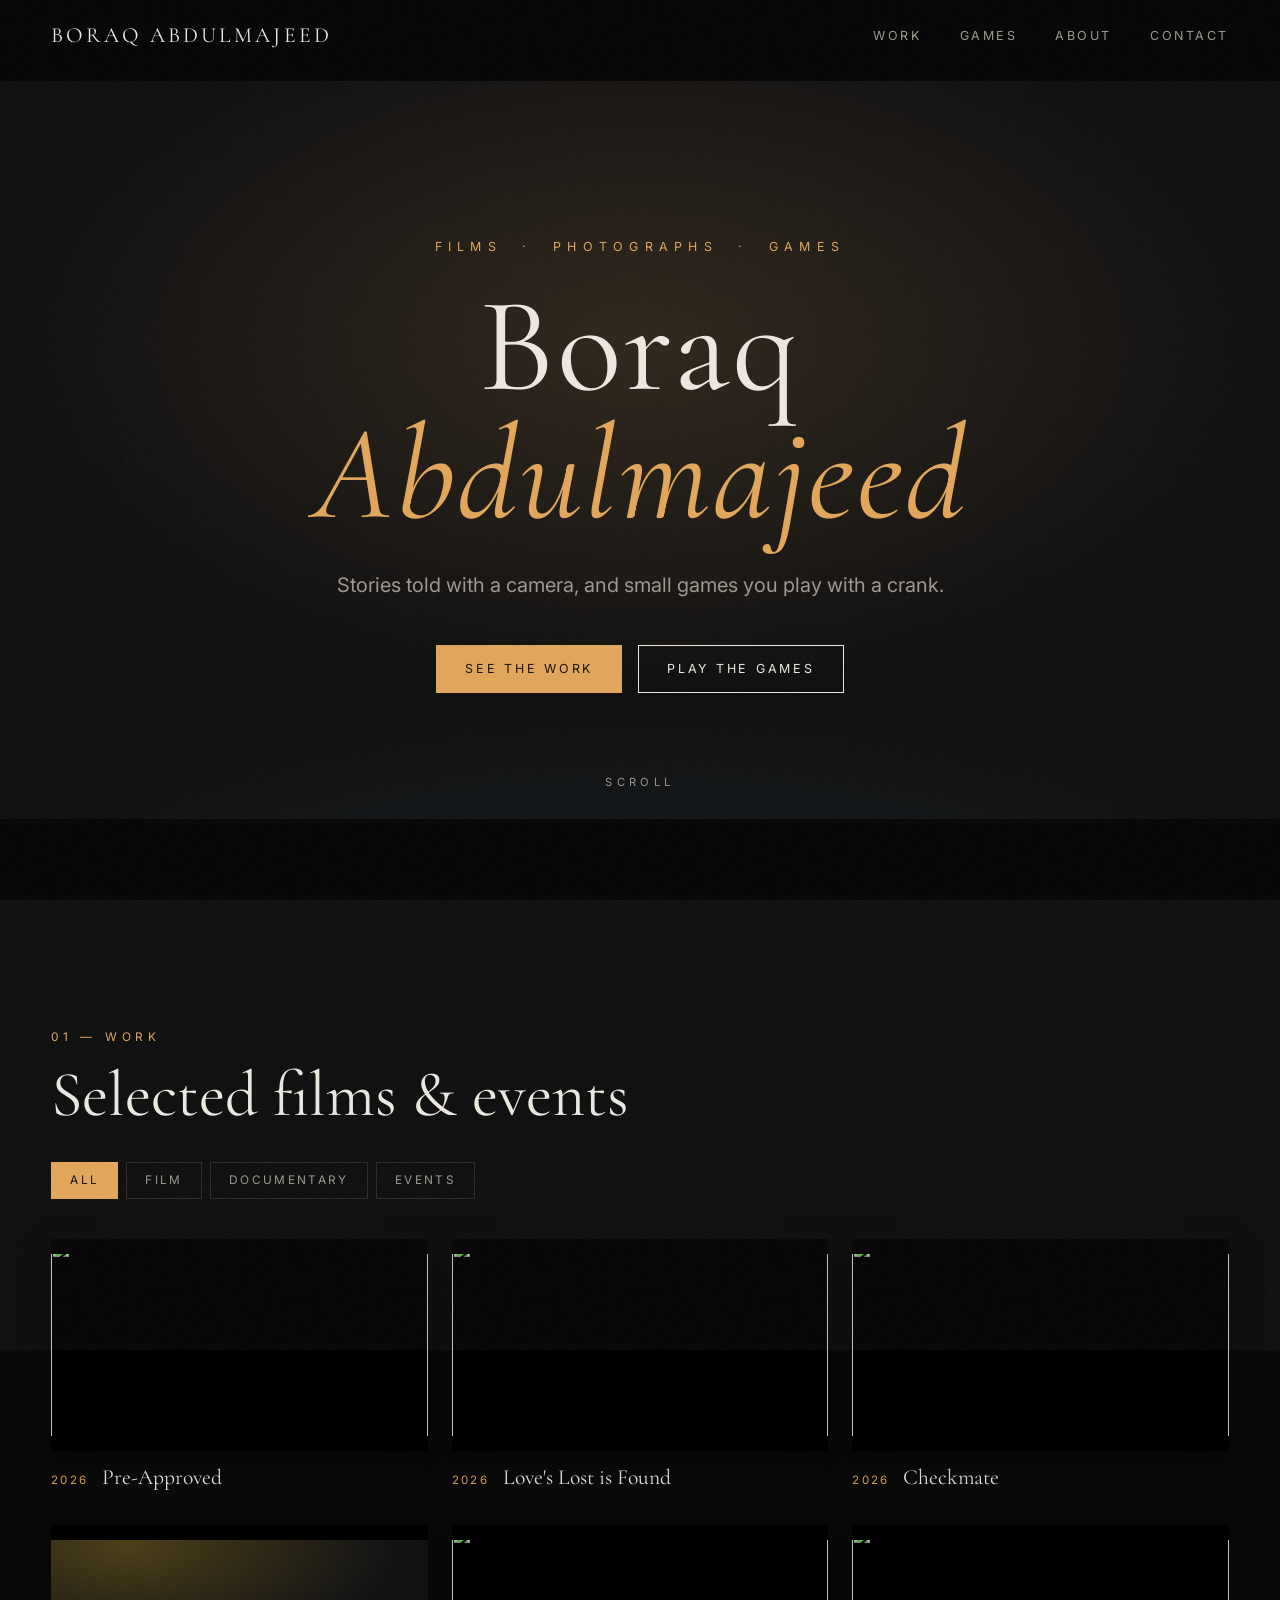
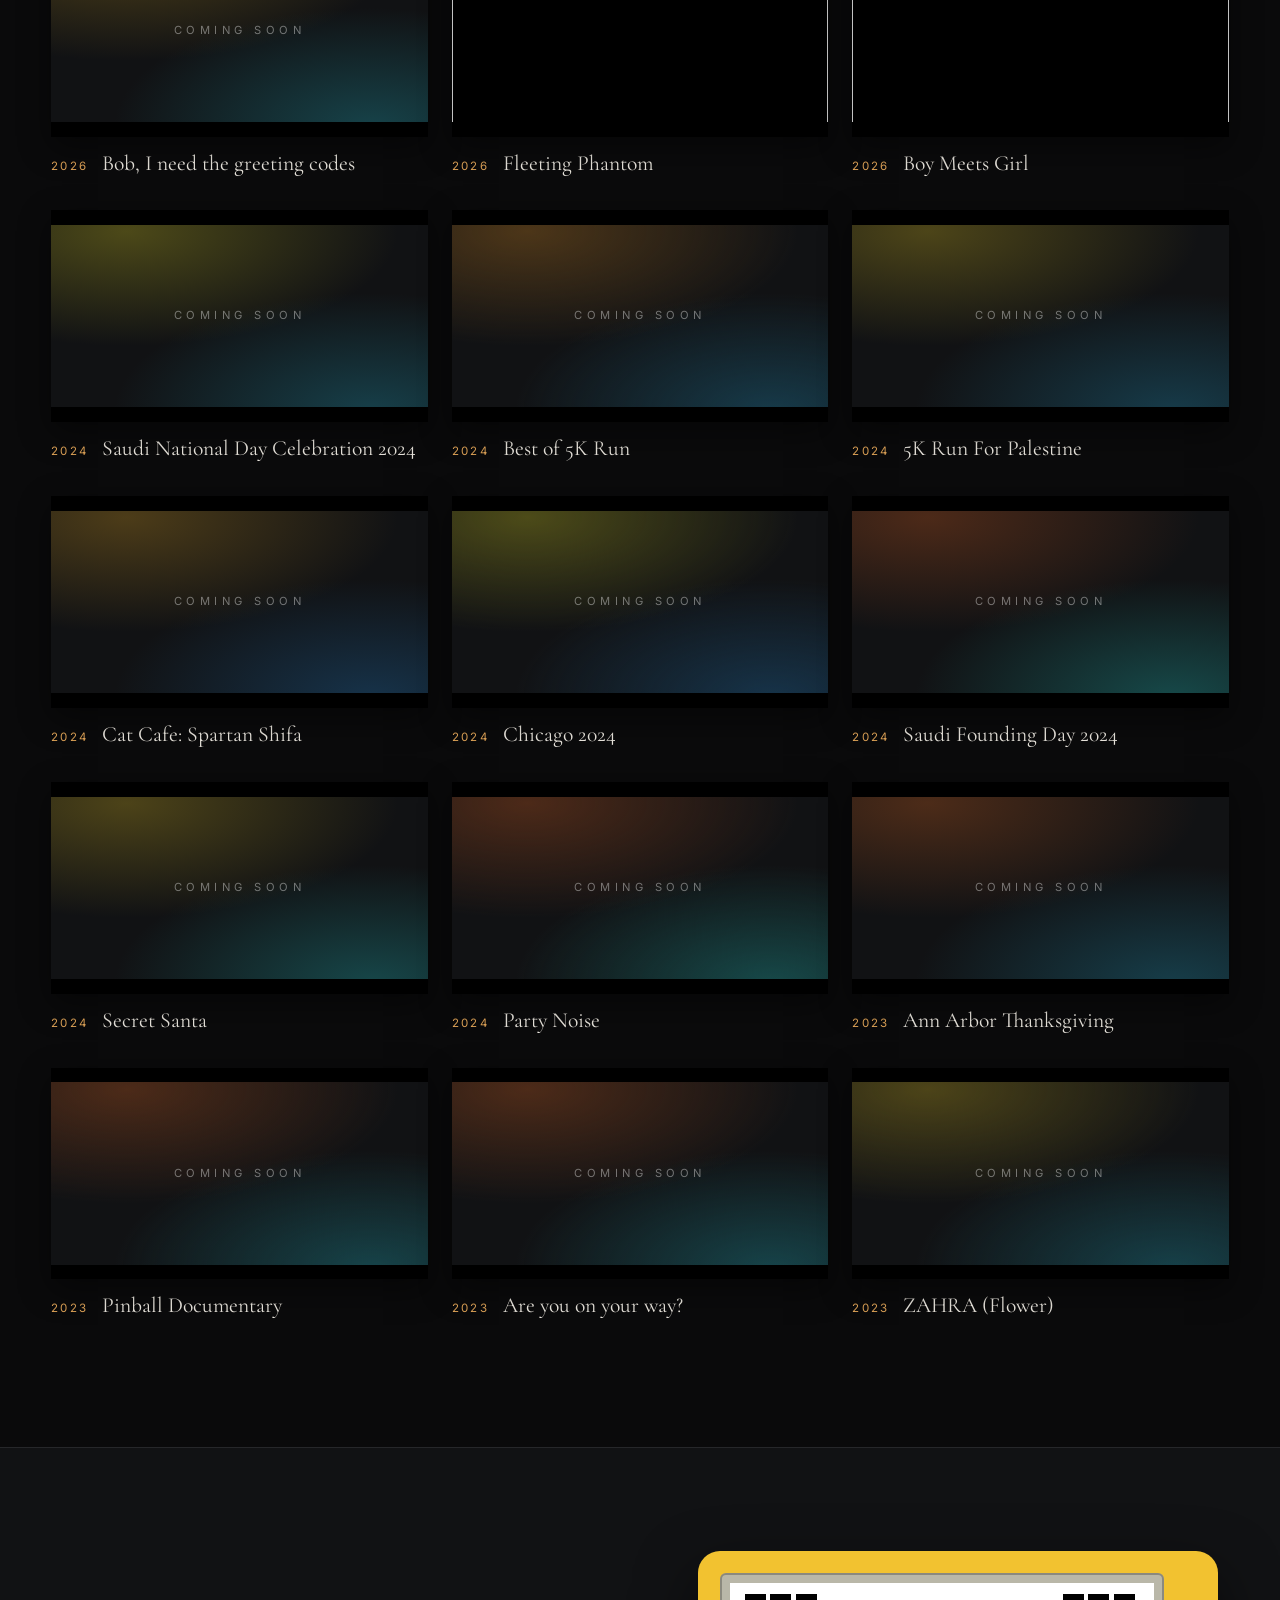
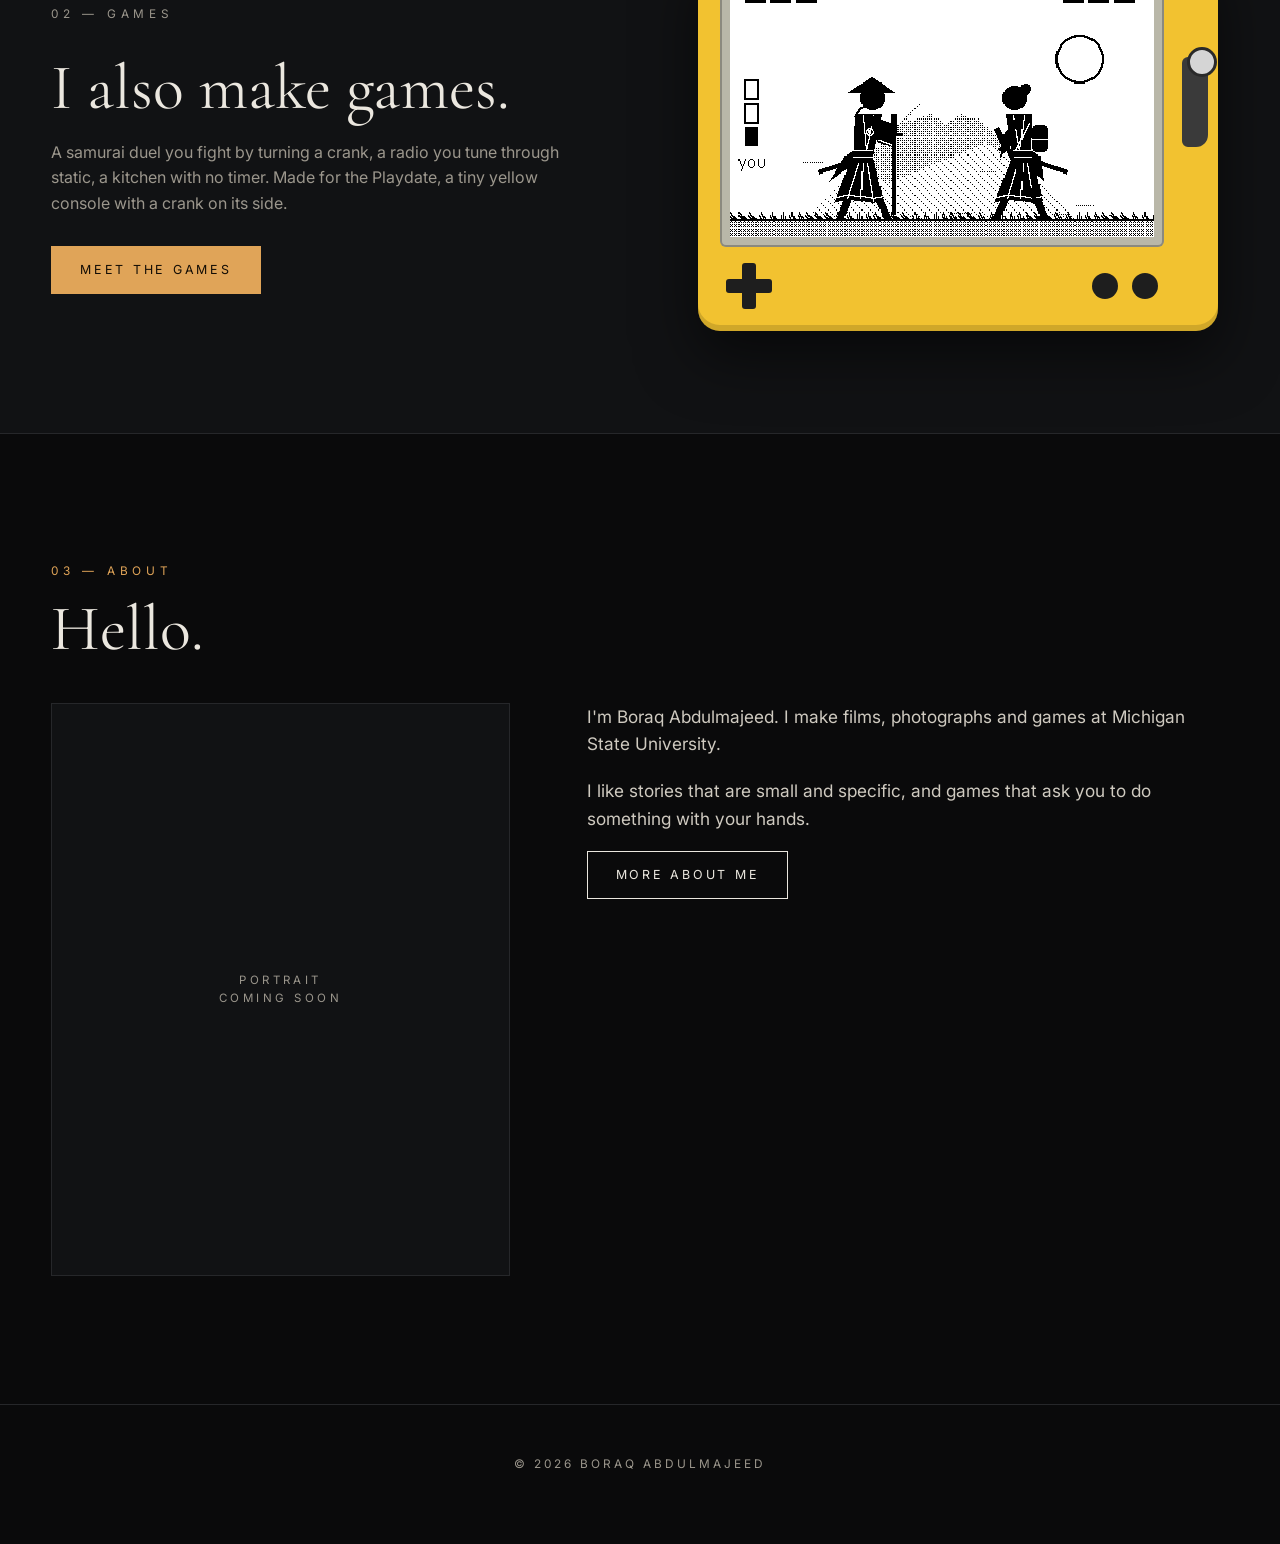
==== index.html @ c7d7b5f2 "first version" ====
<!doctype html>
<html lang="en">
<head>
<meta charset="utf-8">
<meta name="viewport" content="width=device-width, initial-scale=1">
<link rel="preconnect" href="https://fonts.googleapis.com">
<link rel="preconnect" href="https://fonts.gstatic.com" crossorigin>
<link href="https://fonts.googleapis.com/css2?family=Cormorant+Garamond:ital,wght@0,400;0,500;1,400&family=Inter:wght@300;400;500&family=Silkscreen&display=swap" rel="stylesheet">
<link rel="icon" href="favicon.svg" type="image/svg+xml">
<link rel="stylesheet" href="style.css">
<title>Boraq Abdulmajeed: films, photographs and games</title>
<meta property="og:type" content="website">
<meta property="og:title" content="Boraq Abdulmajeed: films, photographs and games">
<meta property="og:description" content="Films, photographs and games by Boraq Abdulmajeed.">
<meta property="og:image" content="https://bojacks1.github.io/og.png">
<meta name="twitter:card" content="summary_large_image">
<meta name="description" content="Films, photographs and games by Boraq Abdulmajeed.">
</head>
<body>
<header class="nav">
  <a class="brand" href="index.html">Boraq Abdulmajeed</a>
  <nav><ul>
    <li><a href="index.html#work" data-n="work">Work</a></li>
    <li><a href="games.html" data-n="games">Games</a></li>
    <li><a href="about.html" data-n="about">About</a></li>
    <li><a href="about.html#contact">Contact</a></li>
  </ul></nav>
</header>

<section class="hero">
  <p class="hero-kicker">Films &nbsp;·&nbsp; Photographs &nbsp;·&nbsp; Games</p>
  <h1>Boraq<br><em>Abdulmajeed</em></h1>
  <p class="hero-sub">Stories told with a camera, and small games you play with a crank.</p>
  <div class="hero-cta">
    <a class="btn solid" href="#work">See the work</a>
    <a class="btn" href="games.html">Play the games</a>
  </div>
  <span class="scroll-hint">Scroll</span>
</section>

<section class="block" id="work">
  <p class="eyebrow">01 &mdash; Work</p>
  <h2 class="title">Selected films &amp; events</h2>
  <div class="filters" role="group" aria-label="Filter the work">
    <button class="filter on" data-filter="All">All</button>
    <button class="filter" data-filter="Film">Film</button>
    <button class="filter" data-filter="Documentary">Documentary</button>
    <button class="filter" data-filter="Events">Events</button>
  </div>
  <div class="grid" id="work-grid"></div>
</section>

<section class="games-band">
  <div class="inner">
    <div>
      <p class="eyebrow">02 &mdash; Games</p>
      <h2 class="title">I also make games.</h2>
      <p>A samurai duel you fight by turning a crank, a radio you tune through static, a kitchen with no timer. Made for the Playdate, a tiny yellow console with a crank on its side.</p>
      <a class="btn solid" href="games.html">Meet the games</a>
    </div>
    <div class="console games-page" style="max-width:520px;justify-self:center;width:100%">
      <div class="screen"><img class="shot" src="crankblade-dash.gif" alt="A looping clip of CRANKBLADE: a perfect parry, then a dash straight through the opponent"></div>
      <div class="pad"><span class="dpad"></span><span class="ab"><i></i><i></i></span></div>
      <span class="crank"></span>
    </div>
  </div>
</section>

<section class="block" id="about-short">
  <p class="eyebrow">03 &mdash; About</p>
  <h2 class="title">Hello.</h2>
  <div class="about-grid">
    <div class="portrait-slot">Portrait<br>coming soon</div>
    <div class="prose">
      <p>I'm Boraq Abdulmajeed. I make films, photographs and games at Michigan State University.</p>
      <p>I like stories that are small and specific, and games that ask you to do something with your hands.</p>
      <a class="btn" href="about.html">More about me</a>
    </div>
  </div>
</section>

<footer>© 2026 Boraq Abdulmajeed</footer>
<script src="projects.js"></script>
<script src="site.js"></script>
</body>
</html>
---- style.css ----
/*
 * style.css: the whole look of the site.
 *
 * The idea is a cinema at night: near-black pages, warm off-white type, one amber accent, a faint
 * film grain over everything, and pictures framed with thin letterbox bars. The Games page borrows
 * the Playdate's yellow and a pixel font, and only that page does.
 *
 * Colours and sizes are variables at the top, so changing the mood is a few edits.
 */

:root {
  --bg: #0a0a0b;            /* the page */
  --bg-2: #111214;          /* panels and cards */
  --ink: #ebe7df;           /* main text: warm white */
  --ink-dim: #9b968c;       /* secondary text */
  --line: #26272a;          /* thin rules */
  --accent: #e0a458;        /* amber, like a projector's light */
  --serif: "Cormorant Garamond", "Iowan Old Style", Georgia, serif;
  --sans: "Inter", system-ui, -apple-system, "Helvetica Neue", Arial, sans-serif;
  --pixel: "Silkscreen", "Courier New", monospace;
  --max: 1280px;            /* widest the content gets */
  --pad: clamp(18px, 4vw, 56px);
}

* { box-sizing: border-box; margin: 0; padding: 0; }
html { scroll-behavior: smooth; background: var(--bg); }
body {
  background: var(--bg);
  color: var(--ink);
  font-family: var(--sans);
  font-size: 16px;
  line-height: 1.6;
  -webkit-font-smoothing: antialiased;
}
a { color: inherit; text-decoration: none; }
img { display: block; max-width: 100%; }
[hidden] { display: none !important; }

/* ---- film grain: a fixed noise layer over everything, drifting a little each step ---- */
body::after {
  content: "";
  position: fixed; inset: -50%;
  z-index: 100; pointer-events: none;
  opacity: .07;
  background-image: url("data:image/svg+xml;utf8,<svg xmlns='http://www.w3.org/2000/svg' width='240' height='240'><filter id='n'><feTurbulence type='fractalNoise' baseFrequency='.9' numOctaves='2' stitchTiles='stitch'/><feColorMatrix values='0 0 0 0 1  0 0 0 0 1  0 0 0 0 1  0 0 0 .9 0'/></filter><rect width='100%' height='100%' filter='url(%23n)'/></svg>");
  animation: grain 0.9s steps(6) infinite;
}
@keyframes grain {
  0% { transform: translate(0, 0); }       20% { transform: translate(-3%, 2%); }
  40% { transform: translate(2%, -3%); }   60% { transform: translate(-2%, -1%); }
  80% { transform: translate(3%, 3%); }    100% { transform: translate(0, 0); }
}
@media (prefers-reduced-motion: reduce) { body::after { animation: none; } html { scroll-behavior: auto; } }

/* ---- navigation ---- */
.nav {
  position: fixed; top: 0; left: 0; right: 0; z-index: 50;
  display: flex; justify-content: space-between; align-items: center;
  padding: 18px var(--pad);
  transition: background .3s, border-color .3s, backdrop-filter .3s;
  border-bottom: 1px solid transparent;
}
.nav.solid { background: rgba(10,10,11,.82); backdrop-filter: blur(10px); border-color: var(--line); }
.brand { font-family: var(--serif); font-size: 1.35rem; letter-spacing: .14em; text-transform: uppercase; }
.nav ul { display: flex; gap: clamp(16px, 3vw, 40px); list-style: none; }
.nav ul a { font-size: .78rem; letter-spacing: .2em; text-transform: uppercase; color: var(--ink-dim); transition: color .2s; }
.nav ul a:hover, .nav ul a.here { color: var(--ink); }

/* ---- hero ---- */
.hero {
  position: relative; min-height: 100vh;
  display: grid; align-content: center; justify-items: center; text-align: center;
  padding: 120px var(--pad) 90px;
  overflow: hidden;
  background:
    radial-gradient(70% 55% at 50% 38%, rgba(224,164,88,.16), transparent 70%),
    radial-gradient(90% 60% at 50% 120%, rgba(60,110,130,.22), transparent 70%),
    var(--bg);
}
/* letterbox bars: the screen looks like a widescreen film frame */
.hero::before, .hero::after {
  content: ""; position: absolute; left: 0; right: 0; height: 9vh; background: #000; z-index: 2;
}
.hero::before { top: 0; }
.hero::after { bottom: 0; }
.hero-kicker { font-size: .78rem; letter-spacing: .5em; text-transform: uppercase; color: var(--accent); margin-bottom: 26px; }
.hero h1 {
  font-family: var(--serif); font-weight: 400;
  font-size: clamp(3rem, 10.5vw, 9.5rem); line-height: .95; letter-spacing: .02em;
}
.hero h1 em { font-style: italic; color: var(--accent); }
.hero-sub { margin-top: 30px; font-size: clamp(1rem, 1.6vw, 1.25rem); color: var(--ink-dim); max-width: 38em; }
.hero-cta { margin-top: 44px; display: flex; gap: 16px; flex-wrap: wrap; justify-content: center; z-index: 3; }
.btn {
  display: inline-block; padding: 13px 28px;
  border: 1px solid var(--ink); font-size: .78rem; letter-spacing: .22em; text-transform: uppercase;
  transition: background .2s, color .2s, border-color .2s;
}
.btn:hover { background: var(--ink); color: var(--bg); }
.btn.solid { background: var(--accent); border-color: var(--accent); color: #130d05; }
.btn.solid:hover { background: transparent; color: var(--accent); }
.scroll-hint { position: absolute; bottom: 12vh; left: 50%; transform: translateX(-50%); z-index: 3; font-size: .7rem; letter-spacing: .4em; color: var(--ink-dim); text-transform: uppercase; }

/* ---- sections ---- */
section.block { padding: clamp(70px, 10vw, 140px) var(--pad); max-width: var(--max); margin: 0 auto; }
.eyebrow { font-size: .74rem; letter-spacing: .4em; text-transform: uppercase; color: var(--accent); margin-bottom: 14px; }
h2.title { font-family: var(--serif); font-weight: 400; font-size: clamp(2.2rem, 5vw, 4rem); line-height: 1.05; }

/* ---- the work grid ---- */
.filters { display: flex; gap: 8px; flex-wrap: wrap; margin: 34px 0 40px; }
.filter {
  background: none; color: var(--ink-dim); border: 1px solid var(--line); cursor: pointer;
  padding: 8px 18px; font: inherit; font-size: .74rem; letter-spacing: .2em; text-transform: uppercase;
  transition: color .2s, border-color .2s, background .2s;
}
.filter:hover { color: var(--ink); border-color: var(--ink-dim); }
.filter.on { color: #130d05; background: var(--accent); border-color: var(--accent); }
.grid { display: grid; grid-template-columns: repeat(auto-fill, minmax(min(100%, 340px), 1fr)); gap: 34px 24px; }
.card { display: block; }
.card-frame {
  position: relative; aspect-ratio: 16 / 9; overflow: hidden; background: #000;
  box-shadow: 0 10px 30px rgba(0,0,0,.45);
}
.card-frame img { width: 100%; height: 100%; object-fit: cover; transition: transform .6s ease, filter .6s ease; filter: saturate(.9) contrast(1.05); }
.card:hover .card-frame img { transform: scale(1.06); filter: saturate(1.1) contrast(1.08); }
/* thin letterbox bars on every card, like a film frame */
.card-frame::before, .card-frame::after { content: ""; position: absolute; left: 0; right: 0; height: 7%; background: #000; z-index: 2; }
.card-frame::before { top: 0; } .card-frame::after { bottom: 0; }
.card-soon { position: absolute; inset: 0; display: grid; place-items: center; z-index: 1; font-size: .7rem; letter-spacing: .4em; text-transform: uppercase; color: rgba(255,255,255,.4); }
.card-play {
  position: absolute; z-index: 3; left: 50%; top: 50%; width: 58px; height: 58px; margin: -29px 0 0 -29px;
  border: 1px solid rgba(255,255,255,.8); border-radius: 50%; opacity: 0; transform: scale(.85);
  transition: opacity .3s, transform .3s; background: rgba(0,0,0,.35);
}
.card-play::after { content: ""; position: absolute; left: 22px; top: 17px; border-left: 16px solid #fff; border-top: 12px solid transparent; border-bottom: 12px solid transparent; }
.card:hover .card-play { opacity: 1; transform: scale(1); }
.card-meta { display: flex; gap: 14px; align-items: baseline; margin-top: 14px; }
.card-year { font-size: .72rem; letter-spacing: .2em; color: var(--accent); }
.card-title { font-family: var(--serif); font-size: 1.35rem; line-height: 1.2; }

/* ---- the games band on the home page ---- */
.games-band { background: var(--bg-2); border-block: 1px solid var(--line); }
.games-band .inner { max-width: var(--max); margin: 0 auto; padding: clamp(60px, 8vw, 110px) var(--pad); display: grid; gap: 40px; grid-template-columns: 1.1fr 1fr; align-items: center; }
.games-band p { color: var(--ink-dim); max-width: 34em; margin: 18px 0 30px; }
@media (max-width: 800px) { .games-band .inner { grid-template-columns: 1fr; } }

/* ---- about / contact ---- */
.about-grid { display: grid; grid-template-columns: 1fr 1.4fr; gap: clamp(30px, 6vw, 90px); align-items: start; margin-top: 40px; }
.portrait-slot { aspect-ratio: 4 / 5; background: var(--bg-2); border: 1px solid var(--line); display: grid; place-items: center; color: var(--ink-dim); font-size: .72rem; letter-spacing: .3em; text-transform: uppercase; text-align: center; padding: 20px; }
.prose p { margin-bottom: 1.1em; color: #cfcac0; font-size: 1.08rem; }
.contact-list { list-style: none; margin-top: 28px; display: grid; gap: 10px; }
.contact-list a { border-bottom: 1px solid var(--line); transition: border-color .2s, color .2s; padding-bottom: 2px; }
.contact-list a:hover { border-color: var(--accent); color: var(--accent); }
@media (max-width: 800px) { .about-grid { grid-template-columns: 1fr; } .portrait-slot { max-width: 320px; } }

/* ---- a project page ---- */
.project { max-width: 1100px; margin: 0 auto; padding: 120px var(--pad) 80px; }
.back { font-size: .74rem; letter-spacing: .25em; text-transform: uppercase; color: var(--ink-dim); }
.back:hover { color: var(--ink); }
.player { position: relative; aspect-ratio: 16 / 9; margin: 28px 0 34px; background: #000; overflow: hidden; box-shadow: 0 20px 60px rgba(0,0,0,.6); }
.player iframe, .player img { position: absolute; inset: 0; width: 100%; height: 100%; border: 0; object-fit: cover; }
.player .play-big { position: absolute; z-index: 2; left: 50%; top: 50%; width: 92px; height: 92px; margin: -46px 0 0 -46px; border: 1px solid #fff; border-radius: 50%; background: rgba(0,0,0,.4); cursor: pointer; transition: transform .25s; }
.player .play-big:hover { transform: scale(1.08); }
.player .play-big::after { content: ""; position: absolute; left: 36px; top: 28px; border-left: 26px solid #fff; border-top: 18px solid transparent; border-bottom: 18px solid transparent; }
.player.empty { display: grid; place-items: center; }
.player.empty span { z-index: 1; font-size: .78rem; letter-spacing: .45em; text-transform: uppercase; color: rgba(255,255,255,.45); }
.project h1 { font-family: var(--serif); font-weight: 400; font-size: clamp(2.2rem, 5.5vw, 4.2rem); line-height: 1.05; }
.facts { display: flex; gap: 26px; flex-wrap: wrap; margin: 14px 0 24px; font-size: .74rem; letter-spacing: .25em; text-transform: uppercase; color: var(--accent); }
.project .blurb { font-size: 1.15rem; color: #cfcac0; max-width: 40em; }
.pager { display: flex; justify-content: space-between; gap: 20px; margin-top: 70px; padding-top: 26px; border-top: 1px solid var(--line); }
.pager a { font-family: var(--serif); font-size: 1.3rem; color: var(--ink-dim); transition: color .2s; }
.pager a:hover { color: var(--ink); }
.pager small { display: block; font-family: var(--sans); font-size: .68rem; letter-spacing: .3em; text-transform: uppercase; color: var(--accent); }

/* ---- footer ---- */
footer { text-align: center; padding: 50px var(--pad) 70px; color: var(--ink-dim); font-size: .74rem; letter-spacing: .25em; text-transform: uppercase; border-top: 1px solid var(--line); }

/* ---- the Games page: the Playdate's yellow and a pixel font, on this page only ---- */
.games-page .pixel { font-family: var(--pixel); text-transform: uppercase; letter-spacing: .08em; }
.game { display: grid; grid-template-columns: 1.1fr 1fr; gap: clamp(26px, 5vw, 70px); align-items: center; padding: clamp(40px, 6vw, 80px) 0; border-top: 1px solid var(--line); }
.game:nth-child(even) .console { order: 2; }
@media (max-width: 860px) { .game { grid-template-columns: 1fr; } .game:nth-child(even) .console { order: 0; } }
/* a stylised Playdate: a yellow body, a screen, a d-pad, two buttons and the crank on the side */
.console { position: relative; background: #f2c230; border-radius: 22px; padding: 22px 54px 22px 22px; box-shadow: inset 0 -6px 0 rgba(0,0,0,.14), 0 24px 60px rgba(0,0,0,.55); }
.console .screen { background: #b9b7a8; padding: 10px; border-radius: 6px; box-shadow: inset 0 0 0 2px rgba(0,0,0,.25); }
.console canvas, .console img.shot { display: block; width: 100%; aspect-ratio: 400 / 240; image-rendering: pixelated; background: #fff; }
.console .soon-shot { display: grid; place-items: center; aspect-ratio: 400 / 240; background: #d8d6c9; color: #55534a; font-family: var(--pixel); font-size: .9rem; text-transform: uppercase; text-align: center; padding: 14px; }
.console .crank { position: absolute; right: 10px; top: 28%; width: 26px; height: 90px; background: #3a3a3a; border-radius: 6px 12px 12px 6px; }
.console .crank::after { content: ""; position: absolute; right: -9px; top: -10px; width: 24px; height: 24px; background: #d5d5d5; border-radius: 50%; border: 3px solid #2a2a2a; }
.console .pad { display: flex; justify-content: space-between; align-items: center; margin-top: 16px; padding: 0 6px; }
.dpad { position: relative; width: 46px; height: 46px; }
.dpad::before, .dpad::after { content: ""; position: absolute; background: #1e1e1e; border-radius: 3px; }
.dpad::before { left: 16px; top: 0; width: 14px; height: 46px; } .dpad::after { top: 16px; left: 0; width: 46px; height: 14px; }
.ab { display: flex; gap: 14px; }
.ab i { width: 26px; height: 26px; background: #1e1e1e; border-radius: 50%; }
.game h3 { font-family: var(--serif); font-weight: 400; font-size: clamp(2rem, 4vw, 3rem); line-height: 1.05; }
.game .tag { display: inline-block; margin: 12px 0 18px; padding: 4px 10px; background: #f2c230; color: #1a1400; font-size: .72rem; }
.game p { color: #cfcac0; margin-bottom: 14px; max-width: 34em; }
.controls { list-style: none; display: grid; gap: 6px; margin: 18px 0 24px; font-size: .9rem; color: var(--ink-dim); }
.controls b { color: var(--ink); font-weight: 500; }
.status { font-size: .74rem; letter-spacing: .22em; text-transform: uppercase; color: var(--ink-dim); }
.status.live { color: var(--accent); }

/* ---- phones: the menu goes on its own row under the name, and the top spacing grows to clear it ---- */
@media (max-width: 700px) {
  .nav { flex-direction: column; align-items: flex-start; gap: 8px; padding: 12px var(--pad); }
  .brand { font-size: 1.1rem; letter-spacing: .12em; }
  .nav ul { gap: 18px; }
  .nav ul a { font-size: .7rem; letter-spacing: .16em; }
  .hero { padding-top: 150px; }
  .project { padding-top: 140px; }
}

/* very short windows (a phone on its side, a small laptop): the "Scroll" hint would sit on the buttons, so drop it */
@media (max-height: 700px) { .scroll-hint { display: none; } }
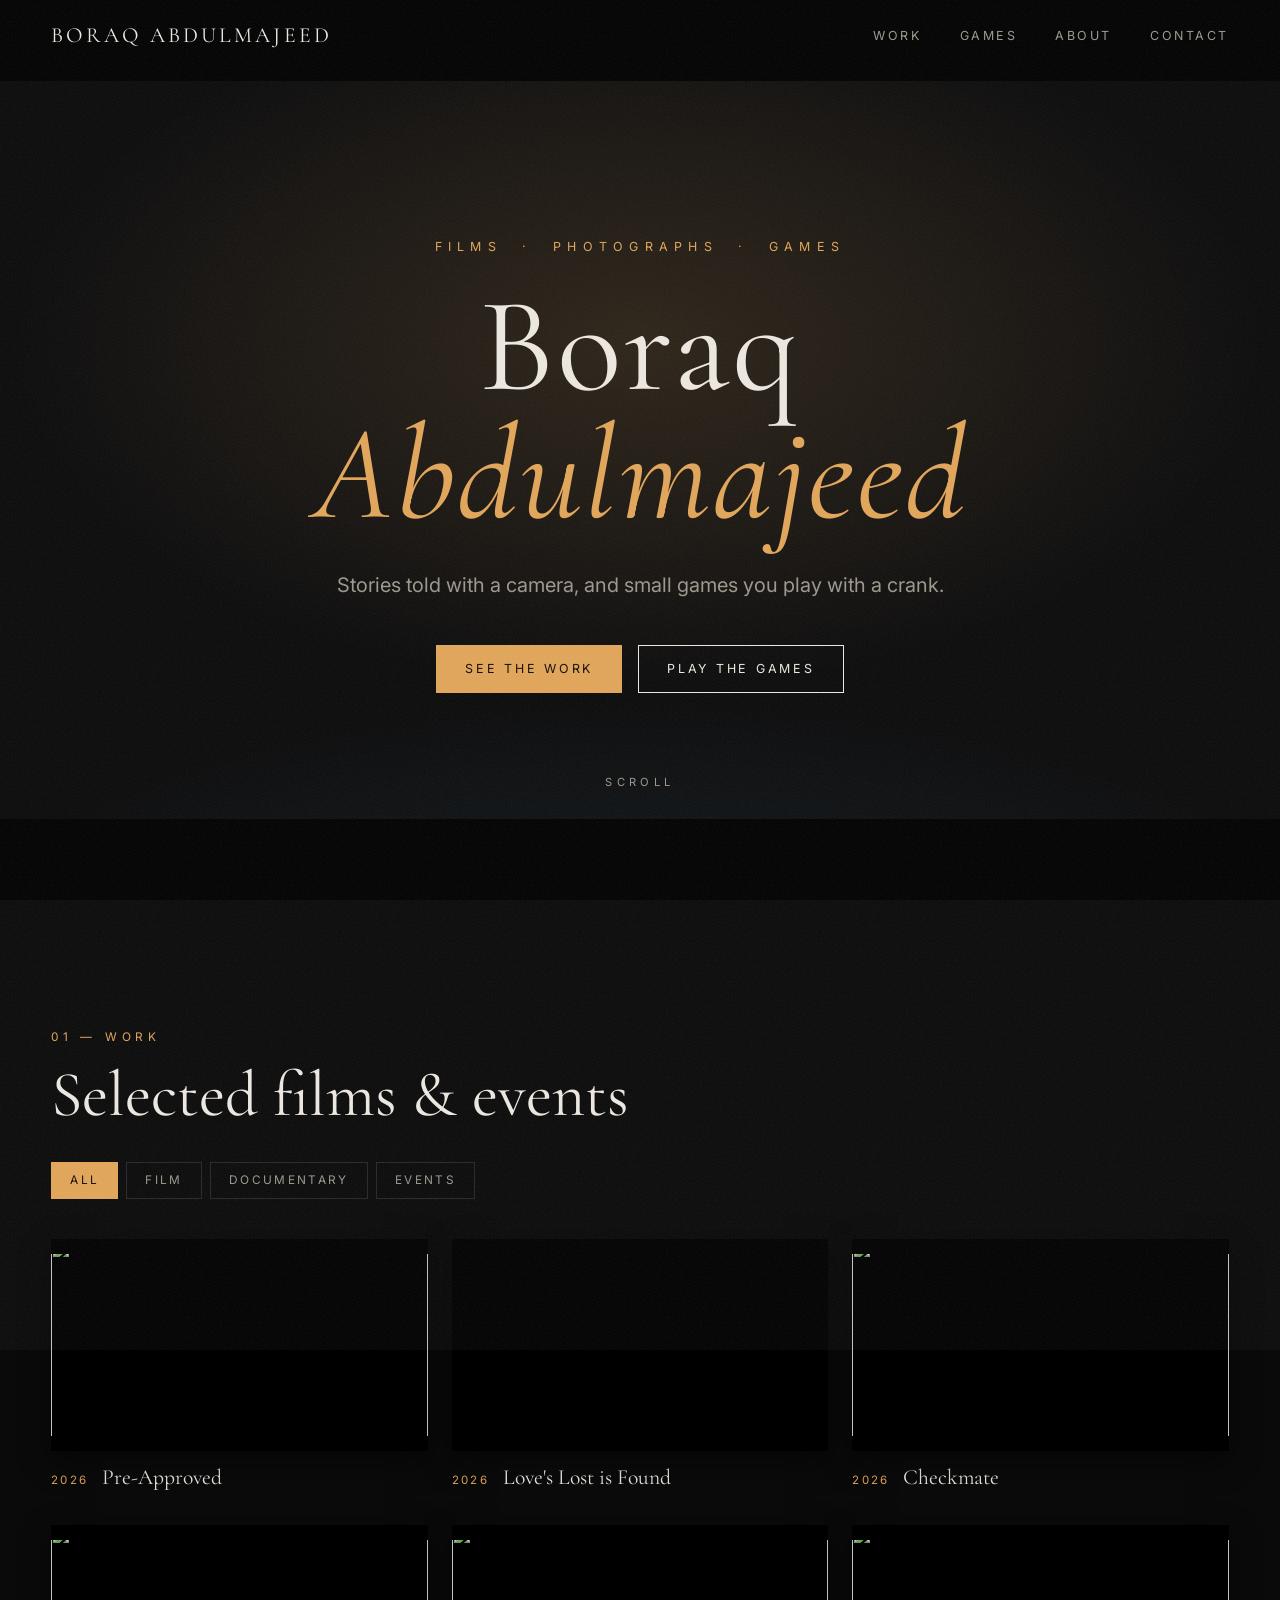
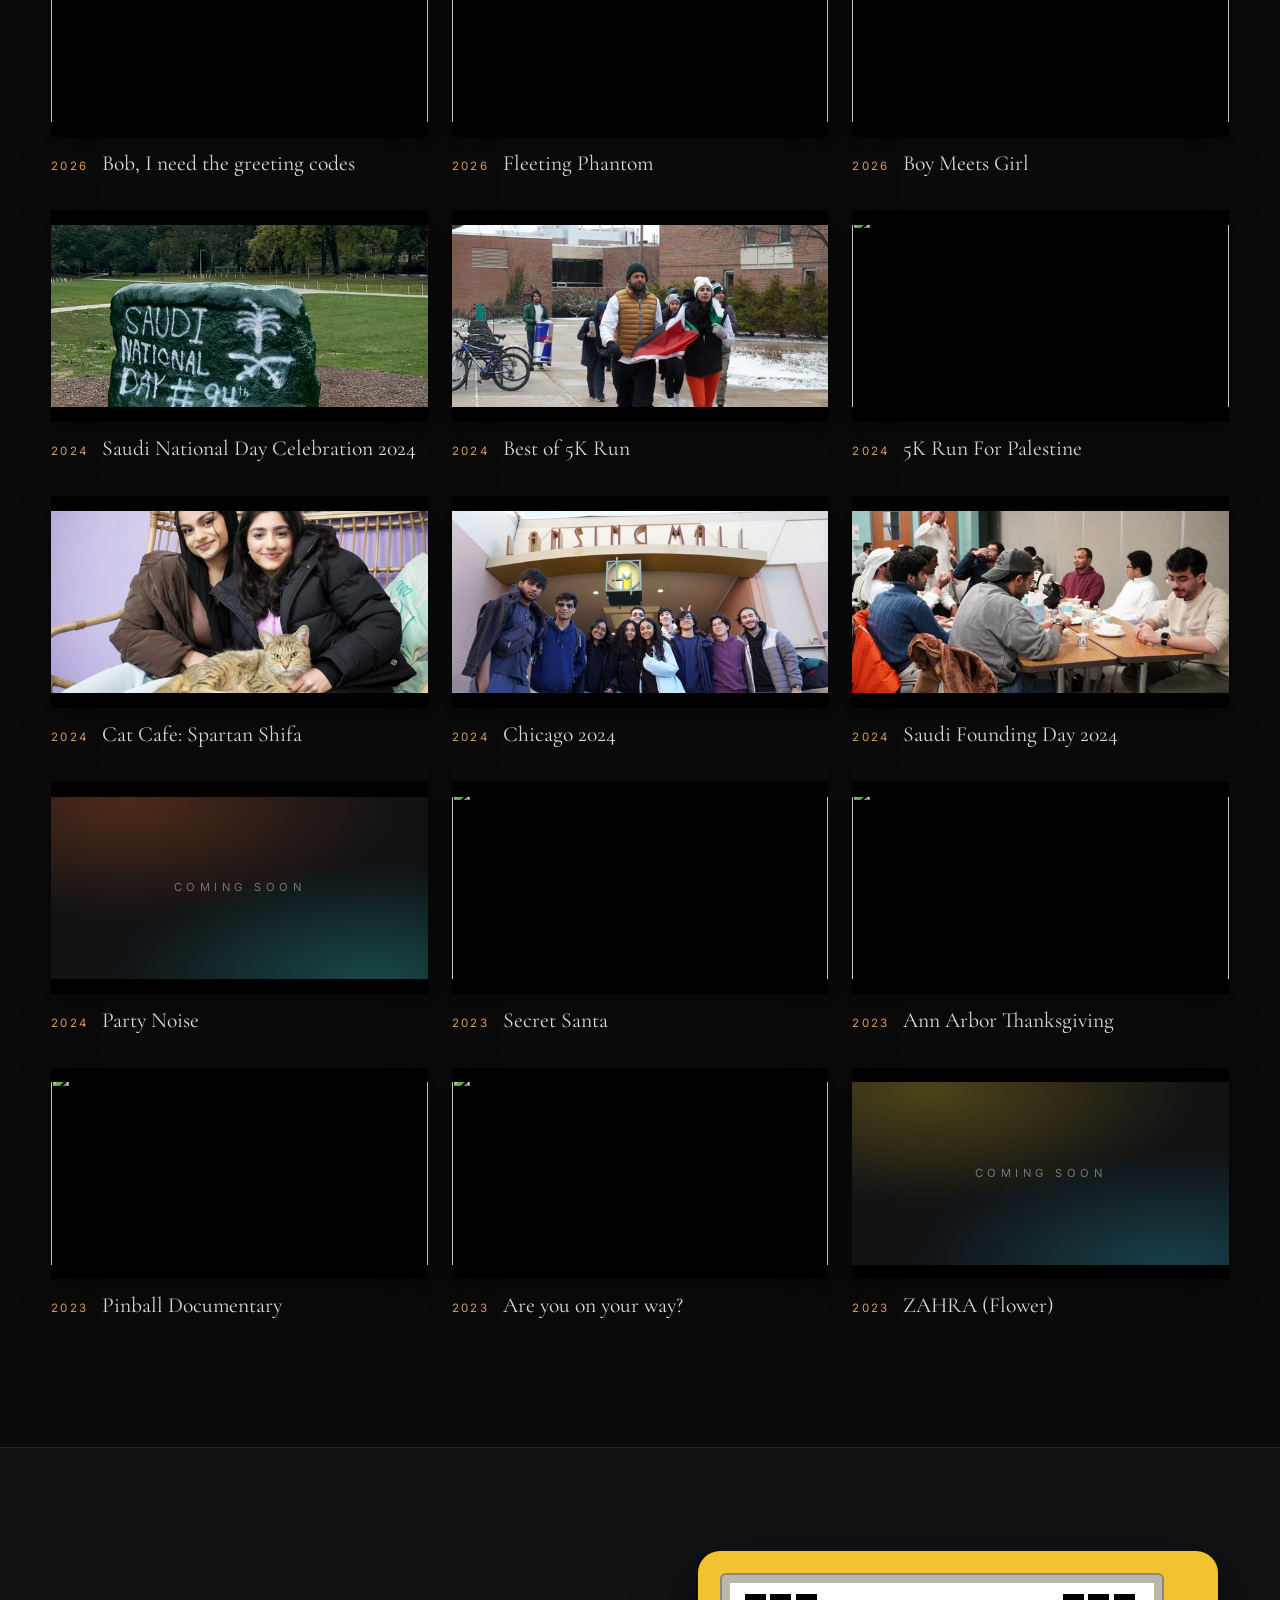
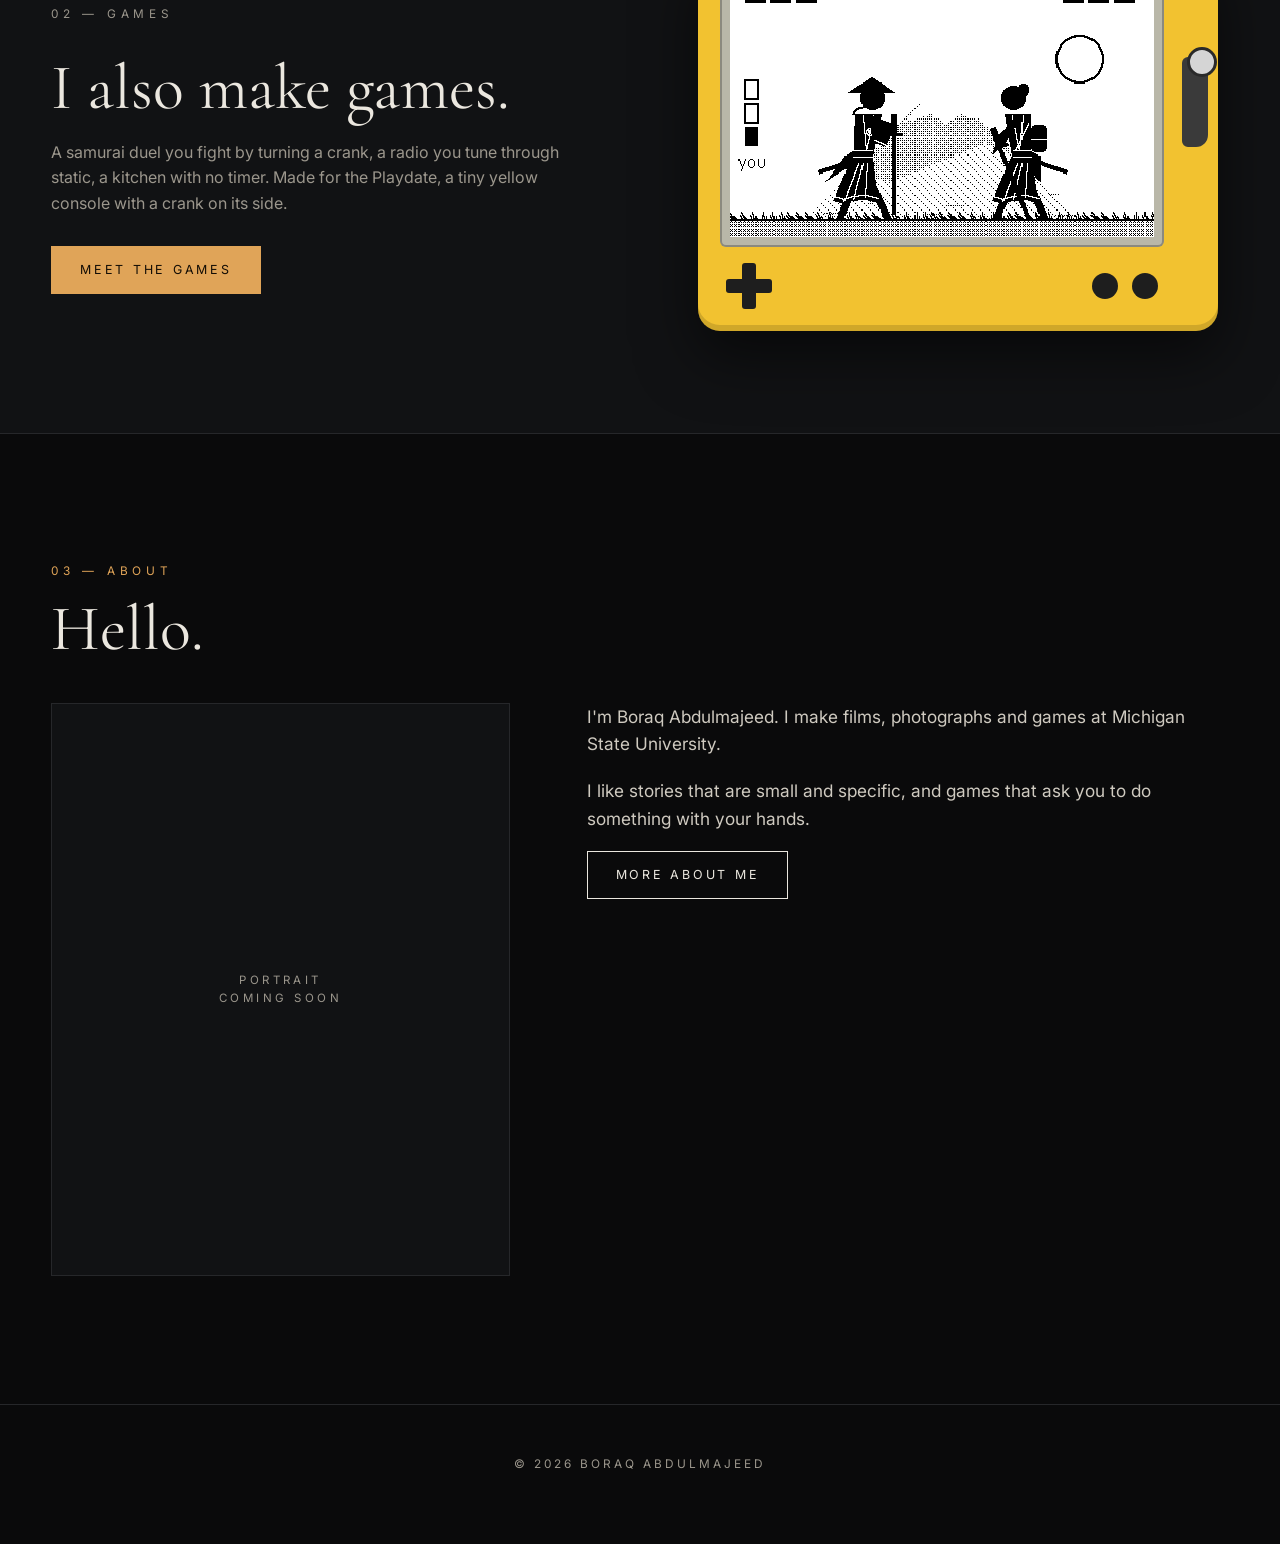
==== commit 61e77041: "Add files via upload" ====
--- a/index.html
+++ b/index.html
@@ -81,6 +81,7 @@
 
 <footer>© 2026 Boraq Abdulmajeed</footer>
 <script src="projects.js"></script>
+<script src="albums.js"></script>
 <script src="site.js"></script>
 </body>
 </html>
--- a/style.css
+++ b/style.css
@@ -213,3 +213,22 @@
 
 /* very short windows (a phone on its side, a small laptop): the "Scroll" hint would sit on the buttons, so drop it */
 @media (max-height: 700px) { .scroll-hint { display: none; } }
+
+/* ---- photo albums: a grid of thumbnails on a project page, and the full-screen lightbox ---- */
+.gallery { margin-top: 44px; }
+.gallery-count { font-size: .72rem; letter-spacing: .3em; text-transform: uppercase; color: var(--ink-dim); margin-bottom: 18px; }
+/* CSS columns make a "masonry" layout: tall and wide photos sit together without gaps */
+.gallery-grid { columns: 3 260px; column-gap: 12px; }
+.gshot { display: block; width: 100%; margin: 0 0 12px; padding: 0; border: 0; background: #000; cursor: zoom-in; break-inside: avoid; overflow: hidden; }
+.gshot img { width: 100%; height: auto; transition: transform .5s ease, opacity .3s; filter: saturate(.95); }
+.gshot:hover img { transform: scale(1.04); filter: saturate(1.1); }
+.gshot:focus-visible { outline: 2px solid var(--accent); outline-offset: 2px; }
+.lightbox { position: fixed; inset: 0; z-index: 200; background: rgba(5,5,6,.96); display: grid; place-items: center; }
+.lightbox img { max-width: min(94vw, 1700px); max-height: 88vh; object-fit: contain; box-shadow: 0 20px 80px rgba(0,0,0,.7); }
+.lightbox button { position: absolute; background: none; border: 0; color: var(--ink); cursor: pointer; font-size: 2.6rem; line-height: 1; padding: 14px 20px; opacity: .75; transition: opacity .2s; }
+.lightbox button:hover { opacity: 1; }
+.lb-close { top: 8px; right: 12px; font-size: 2.2rem; }
+.lb-prev { left: 4px; top: 50%; transform: translateY(-50%); }
+.lb-next { right: 4px; top: 50%; transform: translateY(-50%); }
+.lb-count { position: absolute; bottom: 14px; left: 0; right: 0; text-align: center; font-size: .72rem; letter-spacing: .3em; color: var(--ink-dim); }
+@media (max-width: 700px) { .gallery-grid { columns: 2 140px; column-gap: 8px; } .gshot { margin-bottom: 8px; } }
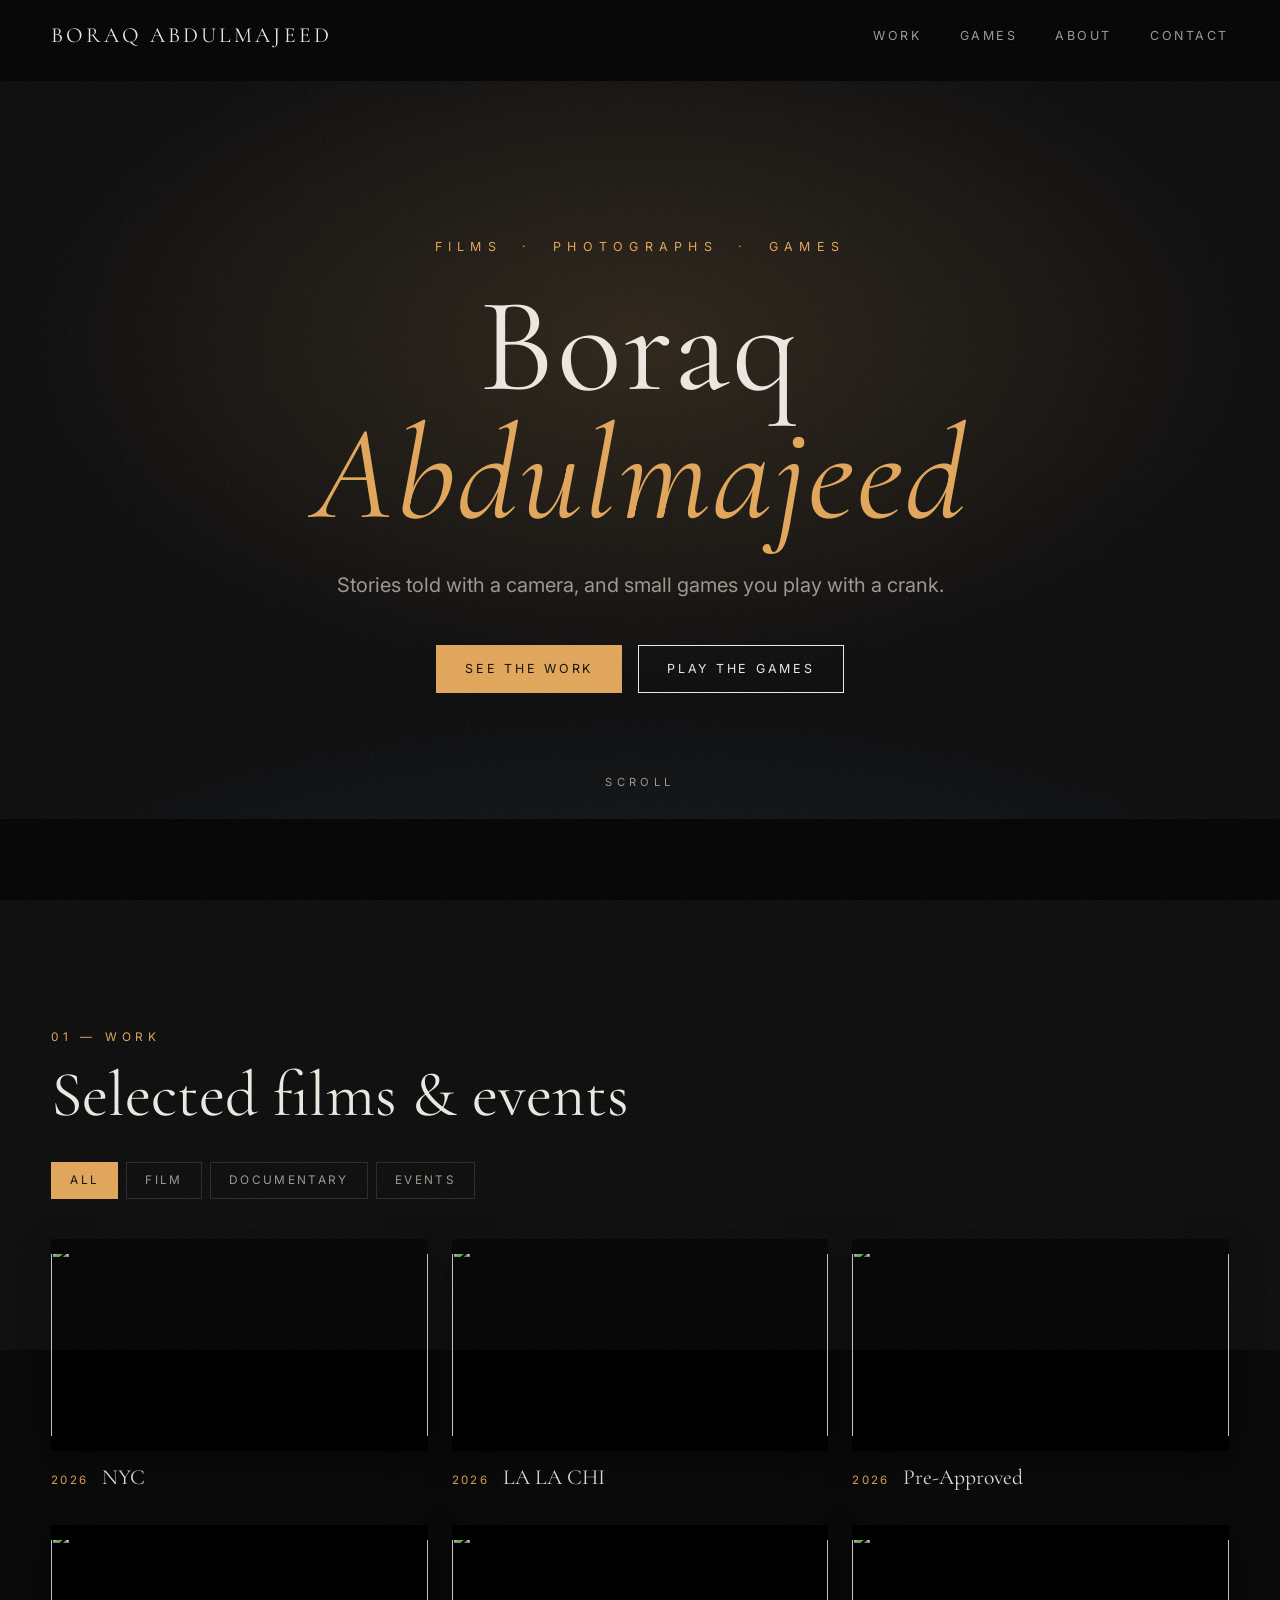
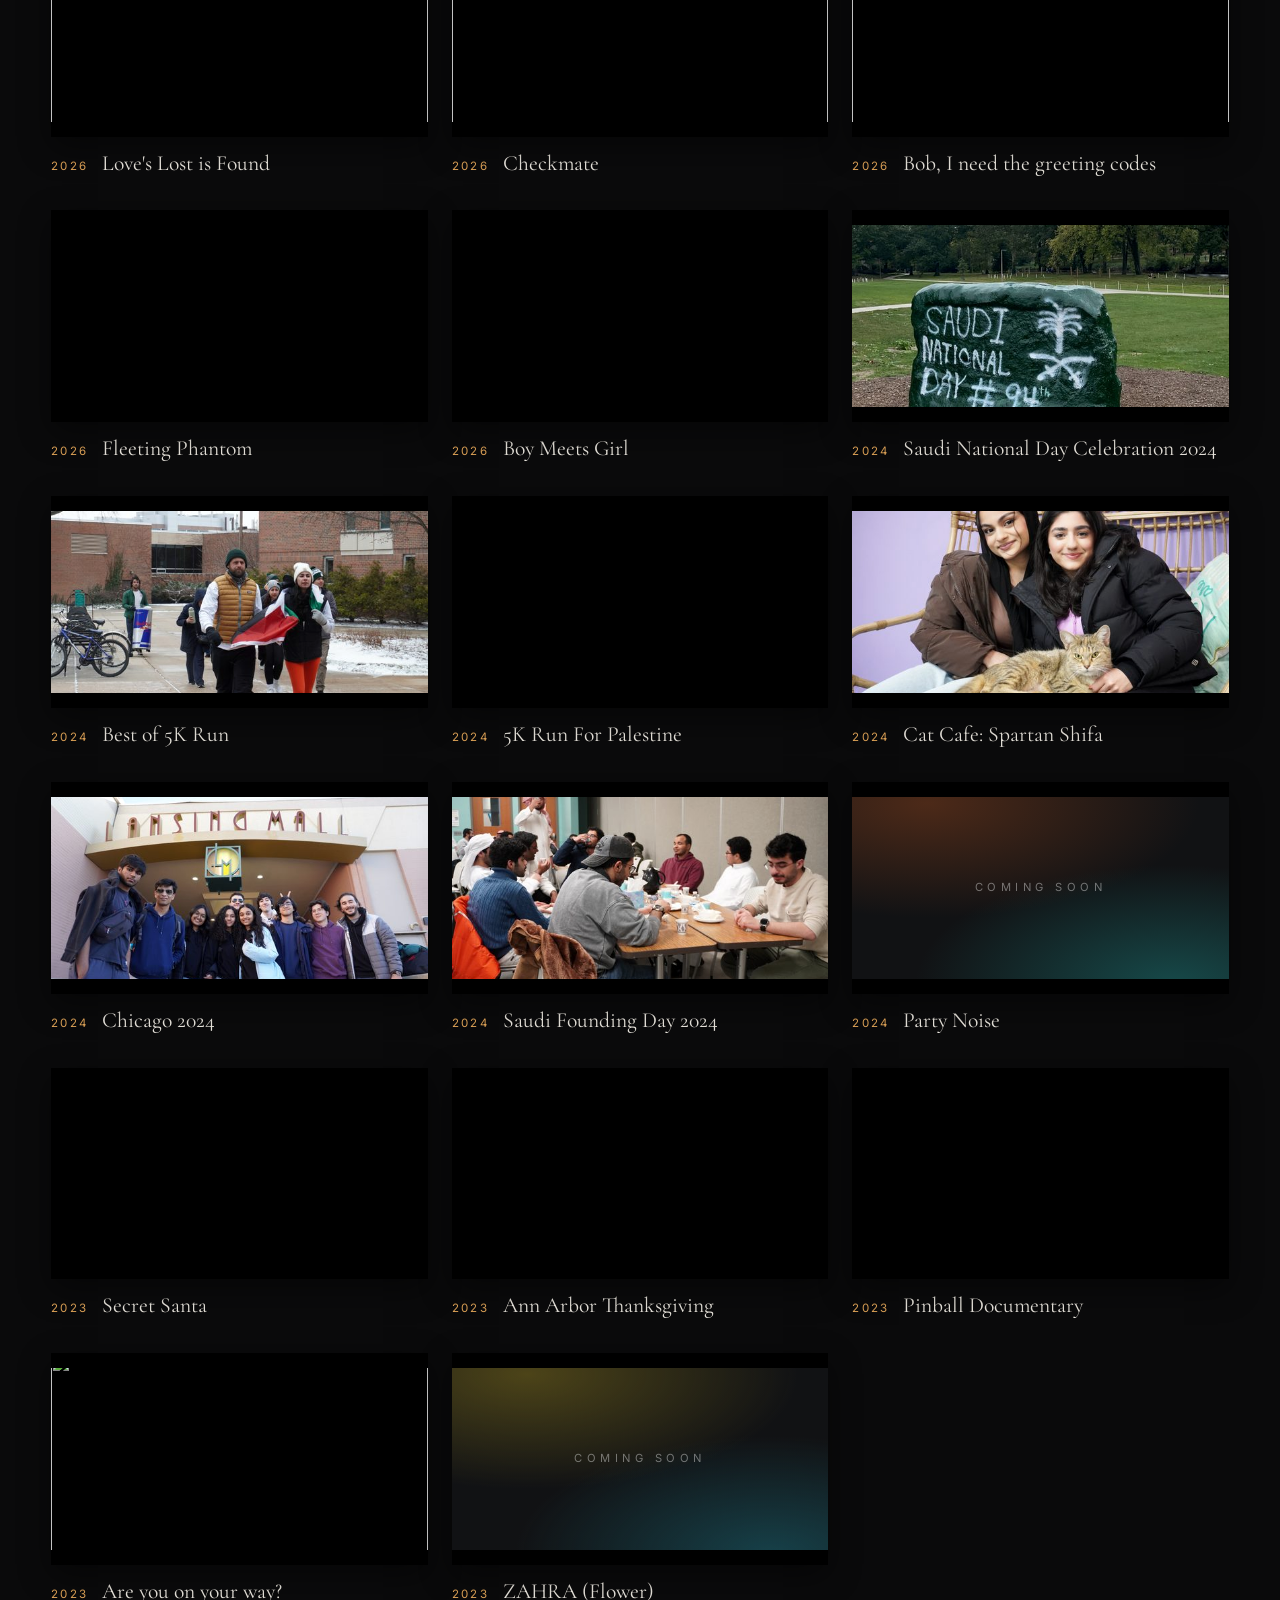
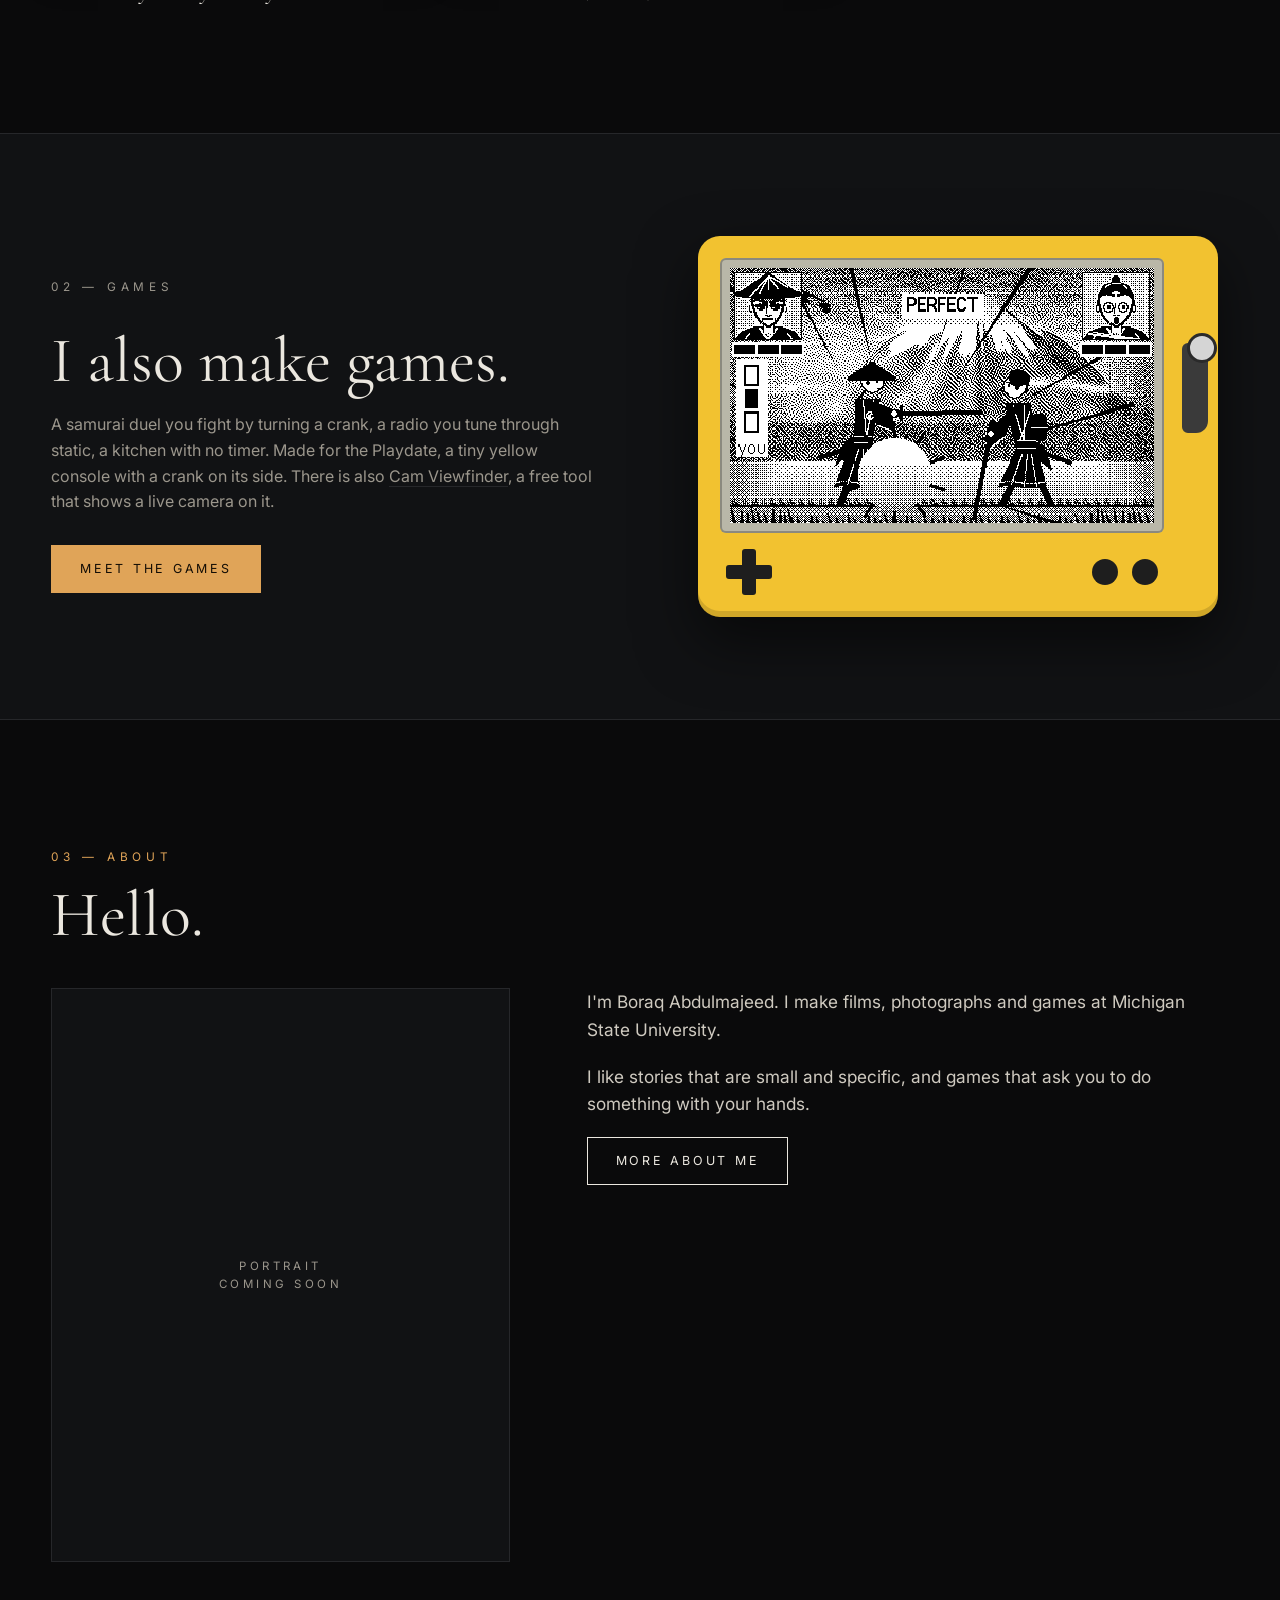
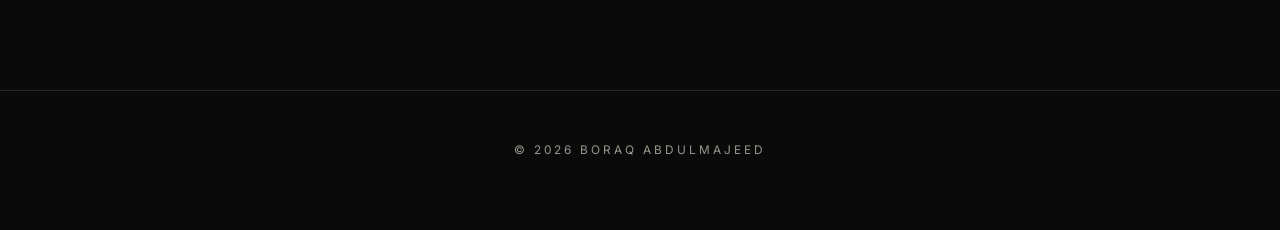
==== commit c96fd019: "Add files via upload" ====
--- a/index.html
+++ b/index.html
@@ -55,7 +55,7 @@
     <div>
       <p class="eyebrow">02 &mdash; Games</p>
       <h2 class="title">I also make games.</h2>
-      <p>A samurai duel you fight by turning a crank, a radio you tune through static, a kitchen with no timer. Made for the Playdate, a tiny yellow console with a crank on its side.</p>
+      <p>A samurai duel you fight by turning a crank, a radio you tune through static, a kitchen with no timer. Made for the Playdate, a tiny yellow console with a crank on its side. There is also <a href="games.html#cam-viewfinder" style="border-bottom:1px solid var(--line)">Cam Viewfinder</a>, a free tool that shows a live camera on it.</p>
       <a class="btn solid" href="games.html">Meet the games</a>
     </div>
     <div class="console games-page" style="max-width:520px;justify-self:center;width:100%">
